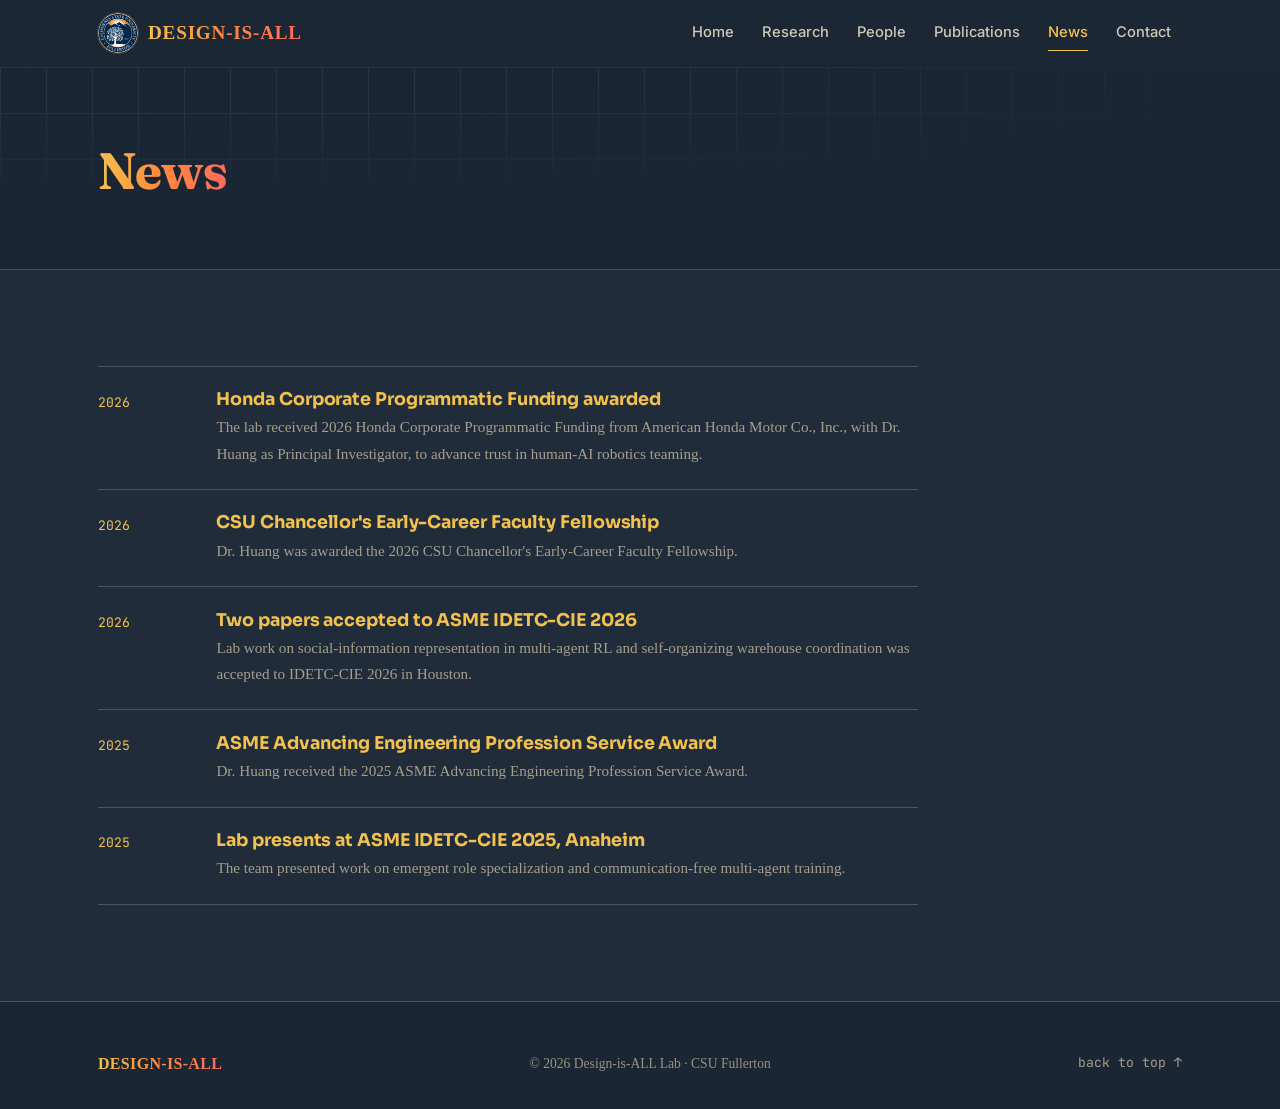
==== news.html @ a44cf690 "Add files via upload" ====
<!DOCTYPE html>
<html lang="en">
<head>
  <meta charset="UTF-8" />
  <meta name="viewport" content="width=device-width, initial-scale=1.0" />
  <title>News · Design-is-ALL Lab</title>
  <meta name="description" content="Latest news from the Design-is-ALL Lab at CSU Fullerton — funding, awards, and publications." />
  <link rel="preconnect" href="https://fonts.googleapis.com" />
  <link rel="preconnect" href="https://fonts.gstatic.com" crossorigin />
  <link href="https://fonts.googleapis.com/css2?family=Fraunces:opsz,wght@9..144,600;9..144,700&family=Sora:wght@300;400;500;600;700;800&family=Inter:wght@400;500;600;700&family=JetBrains+Mono:wght@400;500&display=swap" rel="stylesheet" />
  <link rel="stylesheet" href="assets/css/style.css" />
</head>
<body>

  <header class="site-header" id="top">
    <div class="container nav-inner">
      <a class="brand" href="index.html">
        <img class="brand-badge" src="assets/images/csuf-seal.svg" alt="California State University, Fullerton" width="40" height="40" />
        <span class="brand-text">Design-is-ALL</span>
      </a>
      <button class="nav-toggle" aria-label="Menu" aria-expanded="false" aria-controls="primary-nav"><span></span><span></span><span></span></button>
      <nav class="primary-nav" id="primary-nav" aria-label="Primary">
        <a href="index.html">Home</a>
        <a href="research.html">Research</a>
        <a href="people.html">People</a>
        <a href="publications.html">Publications</a>
        <a href="news.html" class="active">News</a>
        <a href="contact.html">Contact</a>
      </nav>
    </div>
  </header>

  <main>
    <!-- PAGE HERO -->
    <section class="subhero">
      <div class="container">
        <h1>News</h1>
      </div>
    </section>

    <section class="section">
      <div class="container">
        <div class="news">
          <div class="news-item"><div class="date">2026</div><div><h3>Honda Corporate Programmatic Funding awarded</h3><p>The lab received 2026 Honda Corporate Programmatic Funding from American Honda Motor Co., Inc., with Dr. Huang as Principal Investigator, to advance trust in human-AI robotics teaming.</p></div></div>
          <div class="news-item"><div class="date">2026</div><div><h3>CSU Chancellor's Early-Career Faculty Fellowship</h3><p>Dr. Huang was awarded the 2026 CSU Chancellor's Early-Career Faculty Fellowship.</p></div></div>
          <div class="news-item"><div class="date">2026</div><div><h3>Two papers accepted to ASME IDETC-CIE 2026</h3><p>Lab work on social-information representation in multi-agent RL and self-organizing warehouse coordination was accepted to IDETC-CIE 2026 in Houston.</p></div></div>
          <div class="news-item"><div class="date">2025</div><div><h3>ASME Advancing Engineering Profession Service Award</h3><p>Dr. Huang received the 2025 ASME Advancing Engineering Profession Service Award.</p></div></div>
          <div class="news-item"><div class="date">2025</div><div><h3>Lab presents at ASME IDETC-CIE 2025, Anaheim</h3><p>The team presented work on emergent role specialization and communication-free multi-agent training.</p></div></div>
        </div>
      </div>
    </section>
  </main>

  <footer class="site-footer">
    <div class="container footer-inner">
      <span class="footer-brand">Design-is-ALL</span>
      <small>&copy; <span id="year">2026</span> Design-is-ALL Lab · CSU Fullerton</small>
      <a href="#top" class="to-top">back to top &uarr;</a>
    </div>
  </footer>

  <script src="assets/js/main.js"></script>
</body>
</html>
---- assets/css/style.css ----
/* =========================================================
   Design-is-ALL Lab — "layered steel" theme
   Dark, immersive, rigorous. Silver + bronze accents.
   Recolor the whole site from the variables below.
   ========================================================= */

:root {
  /* layered steel — deep to light */
  --bg:        #202c3a;   /* page base — steel, not black */
  --bg-deep:   #1b2634;   /* hero / deepest bands — still steel */
  --bg-band:   #283645;   /* alternating section band */
  --panel:     #2d3e51;   /* cards */
  --panel-2:   #35485d;   /* raised / hover */
  --line:      #43546a;   /* hairline borders */
  --line-2:    #56697f;   /* stronger border */

  --steel-500: #9a927e;   /* warm faint labels */
  --steel-400: #a69e8c;   /* warm muted text */
  --steel-300: #d0c8b7;   /* warm secondary text */
  --steel-200: #e9e3d6;   /* warm strong body text (ivory) */

  --text:      #f2c14e;   /* headings — richer, warmer gold */
  --body:      #e9e3d6;   /* body copy — warm ivory */

  /* accents */
  --silver:    #ddd6c6;   /* warm link */
  --silver-dim:#bdb4a1;
  --bronze:    #f2c14e;   /* warm pop — richer gold */
  --bronze-dim:#b07c4d;

  --maxw: 1140px;
  --radius: 3px;          /* sharp, not pill */
  --font: 'Inter', system-ui, -apple-system, 'Segoe UI', Roboto, sans-serif;
  --serif: 'Palatino', 'Palatino Linotype', 'Book Antiqua', 'URW Palladio L', P052, Georgia, serif;
  --display:   'Fraunces', 'Palatino', Georgia, serif;   /* big title */
  --display-2: 'Sora', 'Inter', system-ui, sans-serif;   /* subtitles / section headings */
  --mono: 'JetBrains Mono', ui-monospace, 'SF Mono', Menlo, monospace;
}

* { box-sizing: border-box; }
html { scroll-behavior: smooth; scroll-padding-top: 78px; }
body {
  margin: 0;
  background: var(--bg);
  color: var(--body);
  font-family: var(--serif);
  line-height: 1.72;
  font-size: 16px;
  -webkit-font-smoothing: antialiased;
  text-rendering: optimizeLegibility;
}

h1, h2, h3, h4 { color: var(--text); font-optical-sizing: auto; font-weight: 700; line-height: 1.16; letter-spacing: -0.005em; margin: 0 0 .5em; }
h1 { font-family: var(--display); }             /* big title — Fraunces */
h2, h3, h4 { font-family: var(--display-2); }   /* subtitles — Sora */
/* section subtitles share the title's gradient; item titles (h3) stay solid gold */
h2 {
  color: #ff9a3d; /* fallback if gradient-text unsupported */
  background: linear-gradient(92deg, #f2c14e 0%, #ff8a3d 48%, #ff6b5c 100%);
  -webkit-background-clip: text; background-clip: text; -webkit-text-fill-color: transparent;
  width: fit-content;
}
/* keep UI chrome in the sans; body contents render in the serif (Palatino) */
.brand, .primary-nav a, .nav-cta, .btn, .footer-brand { font-family: var(--font); }
p { margin: 0 0 1rem; }
a { color: var(--silver); text-decoration: none; transition: color .15s; }
a:hover { color: var(--bronze); }
img { max-width: 100%; display: block; }
.amp { font-family: var(--serif); font-style: italic; font-weight: 400; }

.container { width: 100%; max-width: var(--maxw); margin: 0 auto; padding: 0 28px; }
.band { background: var(--bg-band); }

/* mono kicker / eyebrow */
.kicker {
  font-family: var(--mono);
  font-size: .78rem;
  letter-spacing: .12em;
  color: var(--bronze);
  margin: 0 0 1rem;
  display: block;
}

/* ---------- header / nav ---------- */
.site-header {
  position: sticky; top: 0; z-index: 60;
  background: rgba(27,38,52,.82);
  backdrop-filter: blur(12px) saturate(140%);
  border-bottom: 1px solid transparent;
  transition: border-color .25s, background .25s;
}
.site-header.scrolled { border-bottom-color: var(--line); background: rgba(27,38,52,.94); }
.nav-inner { display: flex; align-items: center; justify-content: space-between; height: 66px; }

.brand { display: inline-flex; align-items: center; gap: 10px; }
.brand-badge { flex: none; display: block; width: 40px; height: 40px; border-radius: 50%; box-shadow: 0 0 0 1px rgba(255,255,255,.14); }
.brand-text {
  font-family: var(--serif); font-weight: 700; font-size: 1.2rem; letter-spacing: .04em; text-transform: uppercase;
  color: #ff9a3d; /* fallback if gradient-text unsupported */
  background: linear-gradient(92deg, #f2c14e 0%, #ff8a3d 48%, #ff6b5c 100%);
  -webkit-background-clip: text; background-clip: text; -webkit-text-fill-color: transparent;
}
.brand .dot { color: var(--bronze); }
.brand .thin { color: var(--steel-400); font-weight: 400; }

.primary-nav { display: flex; align-items: center; gap: .35rem; }
.primary-nav a {
  color: var(--steel-300); font-size: .92rem; font-weight: 500;
  padding: .5rem .7rem; border-radius: var(--radius); position: relative;
}
.primary-nav a:hover { color: var(--text); }
.primary-nav a.active { color: var(--text); }
.primary-nav a.active::after {
  content: ""; position: absolute; left: .7rem; right: .7rem; bottom: .15rem;
  height: 1px; background: var(--bronze);
}
.nav-cta {
  color: var(--bg-deep) !important; background: var(--bronze);
  padding: .45rem 1rem !important; margin-left: .4rem; font-weight: 600;
}
.nav-cta:hover { background: #f7cd68; color: var(--bg-deep) !important; }

.nav-toggle { display: none; flex-direction: column; gap: 5px; background: none; border: 0; cursor: pointer; padding: 8px; }
.nav-toggle span { width: 24px; height: 2px; background: var(--steel-300); transition: .25s; }
.nav-toggle[aria-expanded="true"] span:nth-child(1) { transform: translateY(7px) rotate(45deg); }
.nav-toggle[aria-expanded="true"] span:nth-child(2) { opacity: 0; }
.nav-toggle[aria-expanded="true"] span:nth-child(3) { transform: translateY(-7px) rotate(-45deg); }

/* ---------- hero ---------- */
.hero { position: relative; background: var(--bg-deep); border-bottom: 1px solid var(--line); overflow: hidden; }
.hero::before {
  content: ""; position: absolute; inset: 0;
  background-image: linear-gradient(var(--line) 1px, transparent 1px), linear-gradient(90deg, var(--line) 1px, transparent 1px);
  background-size: 46px 46px; opacity: .35;
  -webkit-mask-image: radial-gradient(120% 90% at 15% 0%, #000 25%, transparent 75%);
          mask-image: radial-gradient(120% 90% at 15% 0%, #000 25%, transparent 75%);
}
.hero-inner { position: relative; z-index: 1; padding: 7.5rem 28px 6.5rem; max-width: 820px; }
.hero h1 {
  font-size: clamp(2.3rem, 5.5vw, 4rem);
  letter-spacing: -0.02em;
  margin-bottom: 1.1rem;
  color: #ff9a3d; /* fallback if gradient-text unsupported */
  background: linear-gradient(92deg, #f2c14e 0%, #ff8a3d 48%, #ff6b5c 100%);
  -webkit-background-clip: text;
          background-clip: text;
  -webkit-text-fill-color: transparent;
}
.hero .lead { font-size: clamp(1.05rem, 2vw, 1.25rem); color: var(--steel-200); font-weight: 600; max-width: 640px; }
.hero-short {
  font-family: var(--serif);                /* Palatino — the body/content voice */
  font-size: clamp(1.5rem, 3vw, 2.1rem);
  font-weight: 600;
  text-transform: uppercase;
  letter-spacing: .01em;
  line-height: 1.35;
  margin: 0 0 .7rem;
  width: fit-content;
  color: #ff9a3d; /* fallback if gradient-text unsupported */
  background: linear-gradient(92deg, #f2c14e 0%, #ff8a3d 48%, #ff6b5c 100%);
  -webkit-background-clip: text;
          background-clip: text;
  -webkit-text-fill-color: transparent;
}
.hero-actions { display: flex; flex-wrap: wrap; gap: .8rem; margin-top: 2.2rem; }

/* ---------- buttons ---------- */
.btn { display: inline-block; font-weight: 600; font-size: .95rem; padding: .72rem 1.4rem; border-radius: var(--radius); border: 1px solid transparent; transition: all .16s; cursor: pointer; }
.btn-primary { background: var(--bronze); color: var(--bg-deep); }
.btn-primary:hover { background: #f7cd68; color: var(--bg-deep); transform: translateY(-1px); }
.btn-ghost { border-color: var(--line-2); color: var(--steel-200); }
.btn-ghost:hover { border-color: var(--bronze); color: var(--bronze); }

/* ---------- sections ---------- */
.section { padding: 6rem 0; border-bottom: 1px solid var(--line); }
.section-head { max-width: 720px; margin-bottom: 3rem; }
.section-head h2 { font-size: clamp(1.7rem, 3.5vw, 2.3rem); }
.section-sub { color: var(--steel-400); font-size: 1.05rem; margin: 0; }

/* ---------- home extras ---------- */
.about-copy { max-width: 820px; }
.about-copy p { color: var(--steel-200); font-size: 1.3rem; line-height: 1.75; }
.about-copy h2 { color: var(--steel-200); background: none; -webkit-text-fill-color: var(--steel-200); font-size: clamp(1.9rem, 4vw, 2.6rem); }
.about-grid { display: grid; grid-template-columns: auto 1fr; gap: 1.2rem; align-items: start; }
.about-head h2 {
  writing-mode: vertical-rl; transform: rotate(180deg); line-height: 1; margin: 0;
  font-family: var(--serif); color: var(--steel-200); font-weight: 400; background: none; -webkit-text-fill-color: var(--steel-200);
}
.about-body p { color: var(--steel-200); font-size: 1.08rem; }
.about-body p:last-child { margin-bottom: 0; }
@media (max-width: 760px) {
  .about-grid { grid-template-columns: 1fr; gap: 1rem; }
  .about-head h2 { writing-mode: horizontal-tb; }
}

/* ---------- research / project tiles ---------- */
.tiles { display: grid; grid-template-columns: repeat(2, 1fr); gap: 1.25rem; }
.tile {
  background: var(--panel); border: 1px solid var(--line); border-top: 2px solid var(--steel-500);
  border-radius: var(--radius); padding: 1.7rem 1.6rem; transition: border-color .18s, transform .18s, background .18s;
}
.tile:hover { transform: translateY(-3px); border-top-color: var(--bronze); background: var(--panel-2); }
.tile .num { font-family: var(--mono); font-size: .82rem; color: var(--bronze); }
.tile h3 { font-size: 1.22rem; margin: .5rem 0 .6rem; }
.tile p { color: var(--steel-300); margin: 0; font-size: .98rem; }
.tile .meta { margin-top: 1rem; font-size: .85rem; color: var(--steel-400); font-family: var(--mono); }
.tile .meta a { color: var(--steel-300); }
.tile .meta a:hover { color: var(--bronze); }
.tag { display: inline-block; font-family: var(--mono); font-size: .72rem; letter-spacing: .05em; color: var(--silver-dim); border: 1px solid var(--line-2); padding: .2rem .55rem; border-radius: var(--radius); margin-bottom: .9rem; }

/* ---------- people ---------- */
.pi { display: grid; grid-template-columns: 150px 1fr; gap: 2rem; align-items: start; }
.pi-photo { width: 150px; height: 150px; border-radius: 50%; overflow: hidden; background: var(--panel-2); border: 1px solid var(--line-2); }
.pi-photo img { width: 100%; height: 100%; object-fit: cover; display: block; }
.pi h3 { font-size: 1.4rem; margin-bottom: .2rem; }
.pi .role { color: var(--bronze); font-family: var(--mono); font-size: .85rem; margin-bottom: 1rem; }
.pi .bio p { color: var(--steel-300); font-size: .96rem; }

.people-sub { font-family: var(--mono); font-size: .8rem; letter-spacing: .1em; color: var(--steel-400); margin: 2.6rem 0 1.1rem; padding-bottom: .5rem; border-bottom: 1px solid var(--line); }
.people-grid { display: grid; grid-template-columns: repeat(4, 1fr); gap: .7rem; }
.person { background: var(--panel); border: 1px solid var(--line); border-radius: var(--radius); padding: .8rem .9rem; transition: border-color .15s; }
.person:hover { border-color: var(--line-2); }
.person .n { color: var(--text); font-size: .95rem; font-weight: 500; }
.person .d { color: var(--steel-400); font-size: .82rem; }
.person a { color: inherit; }
.person a:hover .n { color: var(--bronze); }
.collab-grid { display: grid; grid-template-columns: repeat(2, 1fr); gap: .8rem; }
.collab { display: flex; align-items: center; gap: .9rem; background: var(--panel); border: 1px solid var(--line); border-left: 2px solid var(--steel-500); border-radius: 0; padding: .9rem 1.1rem; }
.collab-photo { width: 54px; height: 54px; border-radius: 50%; object-fit: cover; flex: none; border: 1px solid var(--line-2); }
.collab-text { min-width: 0; }
.collab .n { color: var(--text); font-weight: 500; }
.collab .d { color: var(--steel-400); font-size: .88rem; }

/* ---------- publications ---------- */
.pub-group { font-family: var(--mono); font-size: .82rem; letter-spacing: .08em; color: var(--bronze); margin: 2.2rem 0 1.1rem; }
.pub-group:first-of-type { margin-top: 0; }
.pub-list { list-style: none; margin: 0; padding: 0; }
.pub-list:first-of-type { counter-reset: pub; }
.pub {
  display: grid; grid-template-columns: 2.4rem 1fr; gap: .6rem; padding: 1rem 0; border-top: 1px solid var(--line);
}
.pub::before { counter-increment: pub; content: counter(pub, decimal-leading-zero); font-family: var(--mono); font-size: .8rem; color: var(--steel-500); padding-top: .15rem; }
.pub .t { color: var(--text); font-weight: 500; }
.pub .t a { color: var(--text); }
.pub .t a:hover { color: #f7cd68; }
.pub .m { color: var(--steel-400); font-size: .9rem; }
.pub .m em { color: var(--steel-300); font-style: italic; }
.pub .badge { font-family: var(--mono); font-size: .72rem; color: var(--bronze); border: 1px solid var(--line-2); padding: 0 .4rem; border-radius: var(--radius); margin-left: .3rem; }

/* ---------- news ---------- */
.news { display: grid; gap: 0; max-width: 820px; }
.news-item { display: grid; grid-template-columns: 6rem 1fr; gap: 1.4rem; padding: 1.4rem 0; border-top: 1px solid var(--line); }
.news-item:last-child { border-bottom: 1px solid var(--line); }
.news-item .date { font-family: var(--mono); font-size: .82rem; color: var(--bronze); padding-top: .15rem; }
.news-item h3 { font-size: 1.1rem; margin-bottom: .3rem; }
.news-item p { color: var(--steel-400); margin: 0; font-size: .95rem; }

/* ---------- join ---------- */
.join-inner { max-width: 720px; }
.join-inner p { color: var(--steel-200); font-size: 1.1rem; }

/* ---------- contact ---------- */
.contact-grid { display: grid; grid-template-columns: repeat(auto-fit, minmax(200px, 1fr)); gap: 1.5rem; }
.contact-grid .label { font-family: var(--mono); font-size: .78rem; letter-spacing: .08em; color: var(--steel-500); margin-bottom: .35rem; }
.contact-grid .val { color: var(--steel-200); }

/* ---------- project cards (home research grid — titles only, click through) ---------- */
.proj-grid { display: grid; grid-template-columns: 1fr; gap: .7rem; }
.proj-card {
  display: flex; flex-direction: row; align-items: center; justify-content: space-between; gap: 1.5rem;
  background: #16202c; border: 1px solid var(--line); border-left: 2px solid var(--steel-500);
  border-radius: var(--radius); padding: 1.1rem 1.5rem;
  transition: border-color .18s, transform .18s, background .18s;
}
.proj-card:hover { transform: translateX(3px); border-left-color: var(--bronze); background: #1e2a38; }
.proj-main { display: flex; flex-direction: column; gap: .55rem; align-items: flex-start; }
.proj-card .tag {
  margin-bottom: 0; font-size: .58rem; letter-spacing: .06em; padding: .12rem .5rem;
  color: var(--steel-300); background: rgba(255,255,255,.045); border-color: var(--line);
}
.proj-card h3 { font-size: 1.1rem; line-height: 1.25; margin: 0; }
.proj-go { font-family: var(--mono); font-size: .8rem; color: var(--bronze); flex: none; }
.proj-card:hover .proj-go { color: #f7cd68; }
.research-more { margin-top: 1.8rem; }
@media (max-width: 560px) { .proj-card { flex-direction: column; align-items: flex-start; gap: .8rem; } }

/* ---------- contact + join (combined) ---------- */
.contact-join { display: grid; grid-template-columns: 1fr 1fr; gap: 1.2rem; align-items: stretch; }
.cj-box {
  background: var(--panel); border: 1px solid var(--line); border-top: 2px solid var(--bronze);
  border-radius: var(--radius); padding: 1.6rem 1.7rem;
  display: flex; flex-direction: column;
}
.cj-box h3 { font-size: 1.2rem; margin-bottom: 1.1rem; }
.cj-box p { color: var(--steel-200); margin-bottom: 1.3rem; }
.sticker-row { display: flex; gap: 1rem; align-items: baseline; margin-bottom: .75rem; }
.s-label { font-family: var(--mono); font-size: .72rem; letter-spacing: .08em; text-transform: uppercase; color: var(--steel-500); min-width: 64px; flex: none; }
.s-val { color: var(--steel-200); }
.cj-box .btn { margin-top: auto; align-self: flex-start; }
@media (max-width: 760px) { .contact-join { grid-template-columns: 1fr; } }

/* ---------- sub-page hero + research detail page ---------- */
.subhero { background: var(--bg-deep); border-bottom: 1px solid var(--line); padding: 4.6rem 0 3.6rem; position: relative; overflow: hidden; }
.subhero::before {
  content: ""; position: absolute; inset: 0;
  background-image: linear-gradient(var(--line) 1px, transparent 1px), linear-gradient(90deg, var(--line) 1px, transparent 1px);
  background-size: 46px 46px; opacity: .3;
  -webkit-mask-image: radial-gradient(120% 90% at 15% 0%, #000 25%, transparent 75%);
          mask-image: radial-gradient(120% 90% at 15% 0%, #000 25%, transparent 75%);
}
.subhero .container { position: relative; z-index: 1; }
.subhero h1 {
  font-family: var(--display); font-optical-sizing: auto; font-weight: 700;
  font-size: clamp(2rem, 4.5vw, 3.2rem); letter-spacing: -0.015em; margin-bottom: .7rem;
  color: #ff9a3d; background: linear-gradient(92deg, #f2c14e 0%, #ff8a3d 48%, #ff6b5c 100%);
  -webkit-background-clip: text; background-clip: text; -webkit-text-fill-color: transparent; width: fit-content;
}
.subhero .lead { color: var(--steel-200); max-width: 660px; font-size: clamp(1.05rem, 2vw, 1.2rem); font-weight: 600; margin: 0; }

.rproj-body { max-width: 860px; }
.rproj-body h2 { font-size: clamp(1.3rem, 2.6vw, 1.7rem); margin-bottom: .7rem; color: var(--text); background: none; -webkit-text-fill-color: var(--text); }
.rproj-body p { color: var(--steel-300); font-size: 1.05rem; max-width: 100%; font-weight: 600; }
.rproj-body .meta { font-family: var(--serif); font-weight: 700; font-size: 1rem; color: var(--steel-300); margin-top: 1.2rem; }
.rfig { margin: 1.6rem 0 0; max-width: 100%; background: #ffffff; border: 1px solid var(--line); border-radius: var(--radius); padding: 14px; }
.rfig img { display: block; width: 100%; height: auto; }
.rproj-split { max-width: 860px; display: grid; grid-template-columns: 1fr auto; gap: 2rem; align-items: start; }
.rproj-split .rproj-body { min-width: 0; max-width: none; }
.rfig-side { margin-top: .3rem; max-width: 300px; flex: none; }
@media (max-width: 720px) { .rproj-split { grid-template-columns: 1fr; gap: 1.4rem; } .rfig-side { max-width: 100%; } }
.fig-row { display: grid; grid-template-columns: repeat(2, 1fr); gap: 1rem; margin: 1.6rem 0 0; max-width: 100%; }
.fig-row figure { margin: 0; background: #ffffff; border: 1px solid var(--line); border-radius: var(--radius); padding: 12px; }
.fig-row img { display: block; width: 100%; height: auto; }
@media (max-width: 720px) { .fig-row { grid-template-columns: 1fr; } }
.sponsor-logo { margin: 1.4rem 0 0; background: #ffffff; border: 1px solid var(--line); border-radius: var(--radius); padding: 10px 16px; width: fit-content; }
.sponsor-logo img { display: block; height: 42px; width: auto; }
@media (max-width: 720px) {
  .rproj { grid-template-columns: 1fr; gap: 1.1rem; }
  .rproj-head { flex-direction: row; align-items: center; gap: 1.1rem; }
}

/* ---------- footer ---------- */
.site-footer { background: var(--bg-deep); padding: 3rem 0 2rem; }
.footer-inner { display: flex; flex-wrap: wrap; gap: 1rem; justify-content: space-between; align-items: center; }
.footer-brand {
  font-family: var(--serif); font-weight: 700; letter-spacing: .02em; text-transform: uppercase;
  color: #ff9a3d; /* fallback if gradient-text unsupported */
  background: linear-gradient(92deg, #f2c14e 0%, #ff8a3d 48%, #ff6b5c 100%);
  -webkit-background-clip: text; background-clip: text; -webkit-text-fill-color: transparent;
}
.site-footer small { color: var(--steel-500); font-size: .85rem; }
.to-top { font-family: var(--mono); font-size: .82rem; color: var(--steel-400); }
.to-top:hover { color: var(--bronze); }

/* ---------- responsive ---------- */
@media (max-width: 860px) {
  .tiles { grid-template-columns: 1fr; }
  .people-grid { grid-template-columns: repeat(2, 1fr); }
  .collab-grid { grid-template-columns: 1fr; }
  .pi { grid-template-columns: 140px 1fr; gap: 1.4rem; }
}
@media (max-width: 640px) {
  .nav-toggle { display: flex; }
  .primary-nav {
    position: absolute; top: 66px; left: 0; right: 0; flex-direction: column; align-items: stretch; gap: 0;
    background: var(--bg-deep); border-bottom: 1px solid var(--line);
    max-height: 0; overflow: hidden; transition: max-height .3s ease; padding: 0 16px;
  }
  .primary-nav.open { max-height: 460px; padding: 10px 16px 18px; }
  .primary-nav a { padding: .8rem .4rem; }
  .nav-cta { margin: .5rem 0 0; text-align: center; }
  .hero-inner { padding: 5rem 24px 4.5rem; }
  .section { padding: 4rem 0; }
  .people-grid { grid-template-columns: 1fr 1fr; }
  .pi { grid-template-columns: 1fr; }
  .pi-photo { max-width: 180px; }
}
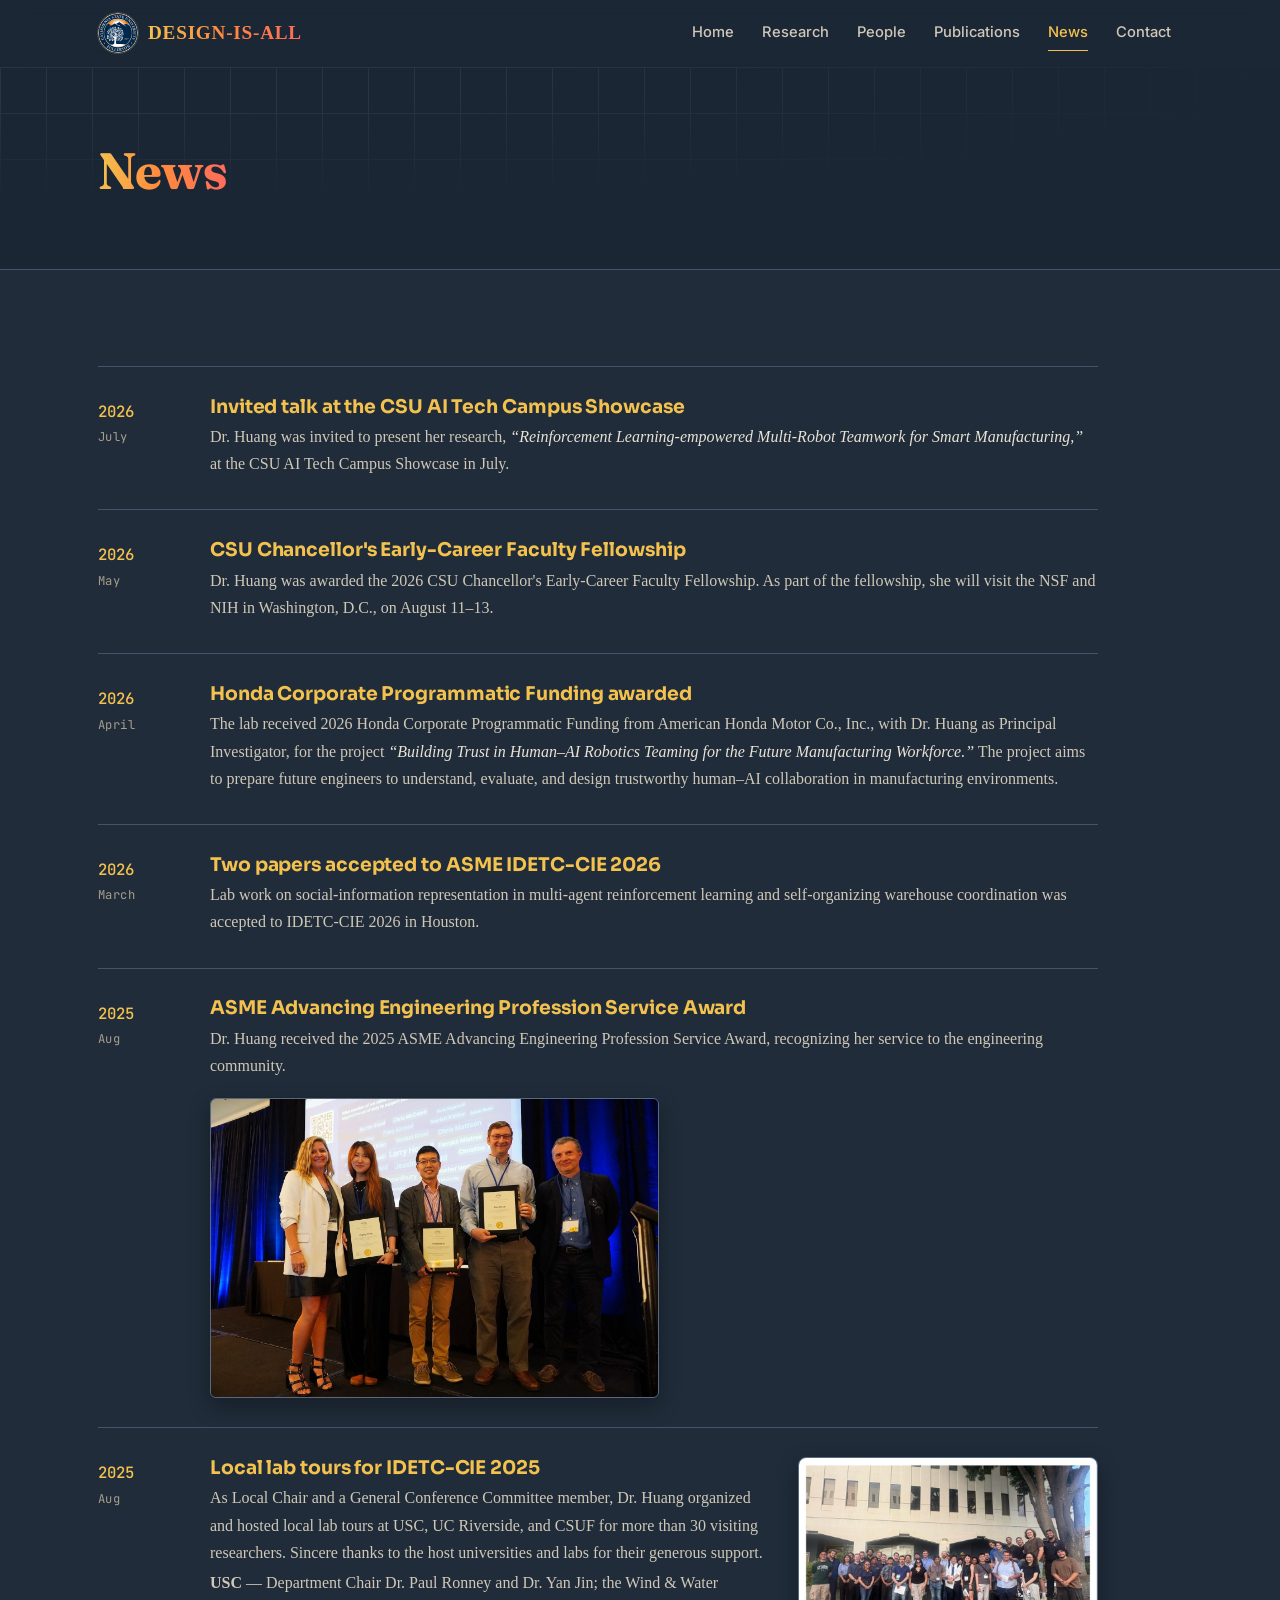
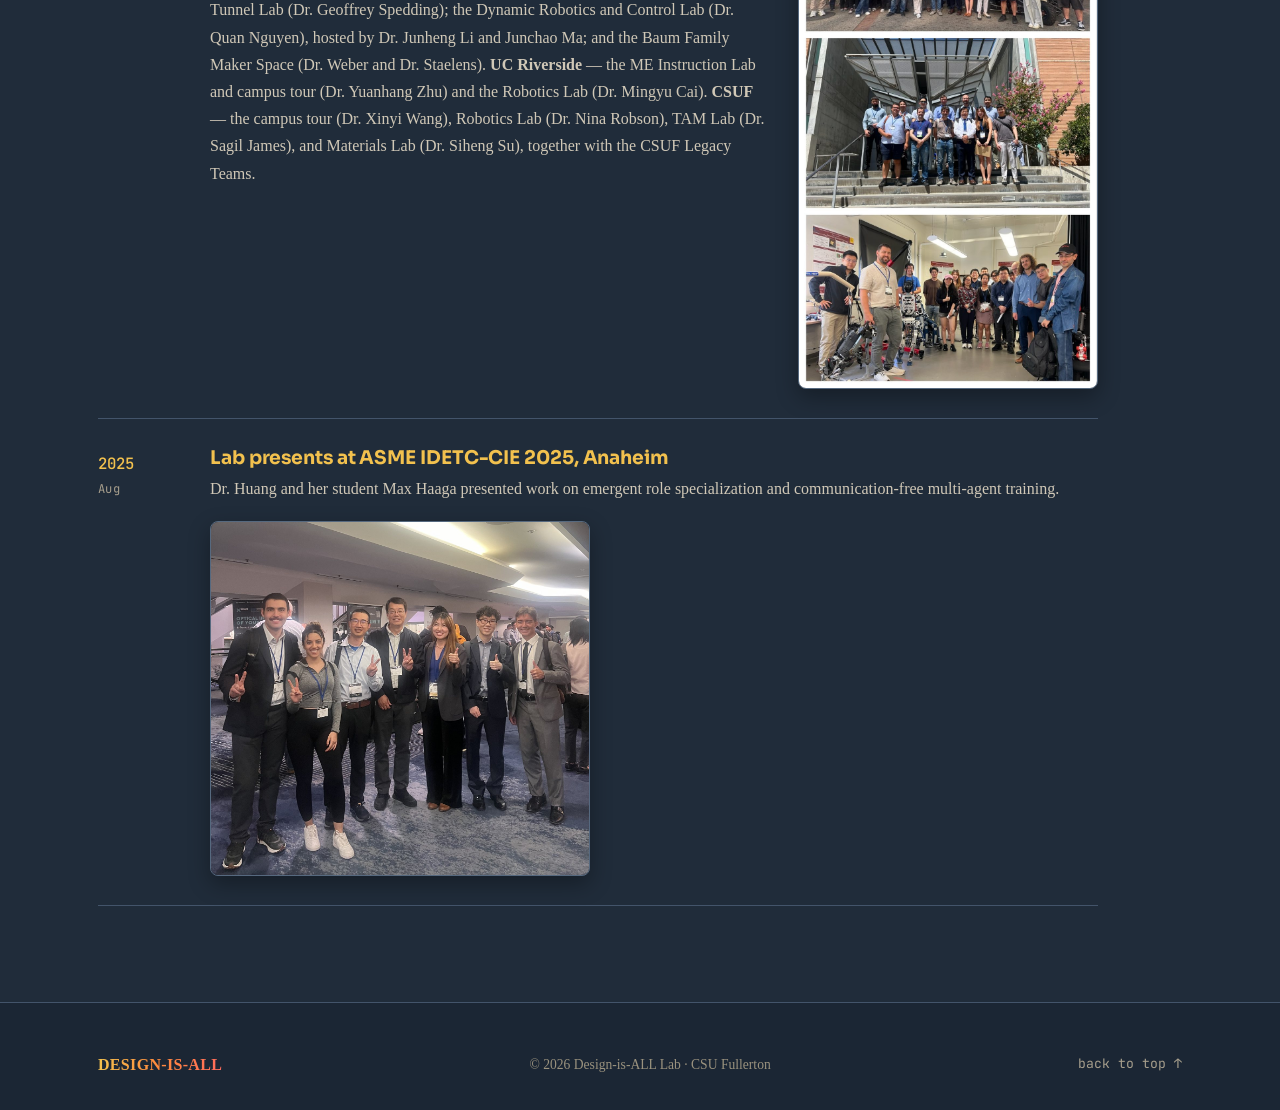
==== commit 5ba51503: "Add files via upload" ====
--- a/news.html
+++ b/news.html
@@ -4,7 +4,7 @@
   <meta charset="UTF-8" />
   <meta name="viewport" content="width=device-width, initial-scale=1.0" />
   <title>News · Design-is-ALL Lab</title>
-  <meta name="description" content="Latest news from the Design-is-ALL Lab at CSU Fullerton — funding, awards, and publications." />
+  <meta name="description" content="Latest news from the Design-is-ALL Lab at CSU Fullerton — funding, awards, talks, and conferences." />
   <link rel="preconnect" href="https://fonts.googleapis.com" />
   <link rel="preconnect" href="https://fonts.gstatic.com" crossorigin />
   <link href="https://fonts.googleapis.com/css2?family=Fraunces:opsz,wght@9..144,600;9..144,700&family=Sora:wght@300;400;500;600;700;800&family=Inter:wght@400;500;600;700&family=JetBrains+Mono:wght@400;500&display=swap" rel="stylesheet" />
@@ -40,12 +40,73 @@
 
     <section class="section">
       <div class="container">
-        <div class="news">
-          <div class="news-item"><div class="date">2026</div><div><h3>Honda Corporate Programmatic Funding awarded</h3><p>The lab received 2026 Honda Corporate Programmatic Funding from American Honda Motor Co., Inc., with Dr. Huang as Principal Investigator, to advance trust in human-AI robotics teaming.</p></div></div>
-          <div class="news-item"><div class="date">2026</div><div><h3>CSU Chancellor's Early-Career Faculty Fellowship</h3><p>Dr. Huang was awarded the 2026 CSU Chancellor's Early-Career Faculty Fellowship.</p></div></div>
-          <div class="news-item"><div class="date">2026</div><div><h3>Two papers accepted to ASME IDETC-CIE 2026</h3><p>Lab work on social-information representation in multi-agent RL and self-organizing warehouse coordination was accepted to IDETC-CIE 2026 in Houston.</p></div></div>
-          <div class="news-item"><div class="date">2025</div><div><h3>ASME Advancing Engineering Profession Service Award</h3><p>Dr. Huang received the 2025 ASME Advancing Engineering Profession Service Award.</p></div></div>
-          <div class="news-item"><div class="date">2025</div><div><h3>Lab presents at ASME IDETC-CIE 2025, Anaheim</h3><p>The team presented work on emergent role specialization and communication-free multi-agent training.</p></div></div>
+
+        <div class="news news-full">
+
+          <div class="news-item">
+            <div class="date"><span class="yr">2026</span><span class="mo">July</span></div>
+            <div>
+              <h3>Invited talk at the CSU AI Tech Campus Showcase</h3>
+              <p>Dr. Huang was invited to present her research, <span class="paper">&ldquo;Reinforcement Learning-empowered Multi-Robot Teamwork for Smart Manufacturing,&rdquo;</span> at the CSU AI Tech Campus Showcase in July.</p>
+            </div>
+          </div>
+
+          <div class="news-item">
+            <div class="date"><span class="yr">2026</span><span class="mo">May</span></div>
+            <div>
+              <h3>CSU Chancellor's Early-Career Faculty Fellowship</h3>
+              <p>Dr. Huang was awarded the 2026 CSU Chancellor's Early-Career Faculty Fellowship. As part of the fellowship, she will visit the NSF and NIH in Washington, D.C., on August 11&ndash;13.</p>
+            </div>
+          </div>
+
+          <div class="news-item">
+            <div class="date"><span class="yr">2026</span><span class="mo">April</span></div>
+            <div>
+              <h3>Honda Corporate Programmatic Funding awarded</h3>
+              <p>The lab received 2026 Honda Corporate Programmatic Funding from American Honda Motor Co., Inc., with Dr. Huang as Principal Investigator, for the project <span class="paper">&ldquo;Building Trust in Human&ndash;AI Robotics Teaming for the Future Manufacturing Workforce.&rdquo;</span> The project aims to prepare future engineers to understand, evaluate, and design trustworthy human&ndash;AI collaboration in manufacturing environments.</p>
+            </div>
+          </div>
+
+          <div class="news-item">
+            <div class="date"><span class="yr">2026</span><span class="mo">March</span></div>
+            <div>
+              <h3>Two papers accepted to ASME IDETC-CIE 2026</h3>
+              <p>Lab work on social-information representation in multi-agent reinforcement learning and self-organizing warehouse coordination was accepted to IDETC-CIE 2026 in Houston.</p>
+            </div>
+          </div>
+
+          <div class="news-item">
+            <div class="date"><span class="yr">2025</span><span class="mo">Aug</span></div>
+            <div>
+              <h3>ASME Advancing Engineering Profession Service Award</h3>
+              <p>Dr. Huang received the 2025 ASME Advancing Engineering Profession Service Award, recognizing her service to the engineering community.</p>
+              <div class="n-gallery">
+                <figure><img src="assets/images/news-award-2025.jpg" alt="Dr. Huang receiving the 2025 ASME Advancing Engineering Profession Service Award on stage" /></figure>
+              </div>
+            </div>
+          </div>
+
+          <div class="news-item">
+            <div class="date"><span class="yr">2025</span><span class="mo">Aug</span></div>
+            <div class="n-split">
+              <div class="n-text">
+                <h3>Local lab tours for IDETC-CIE 2025</h3>
+                <p>As Local Chair and a General Conference Committee member, Dr. Huang organized and hosted local lab tours at USC, UC Riverside, and CSUF for more than 30 visiting researchers. Sincere thanks to the host universities and labs for their generous support.</p>
+                <p class="n-thanks"><b>USC</b> &mdash; Department Chair Dr. Paul Ronney and Dr. Yan Jin; the Wind &amp; Water Tunnel Lab (Dr. Geoffrey Spedding); the Dynamic Robotics and Control Lab (Dr. Quan Nguyen), hosted by Dr. Junheng Li and Junchao Ma; and the Baum Family Maker Space (Dr. Weber and Dr. Staelens). <b>UC Riverside</b> &mdash; the ME Instruction Lab and campus tour (Dr. Yuanhang Zhu) and the Robotics Lab (Dr. Mingyu Cai). <b>CSUF</b> &mdash; the campus tour (Dr. Xinyi Wang), Robotics Lab (Dr. Nina Robson), TAM Lab (Dr. Sagil James), and Materials Lab (Dr. Siheng Su), together with the CSUF Legacy Teams.</p>
+              </div>
+              <figure class="n-side"><img src="assets/images/news-idetc2025-tour.jpg" alt="IDETC-CIE 2025 local lab tours at USC, UC Riverside, and CSUF" /></figure>
+            </div>
+          </div>
+
+          <div class="news-item">
+            <div class="date"><span class="yr">2025</span><span class="mo">Aug</span></div>
+            <div>
+              <h3>Lab presents at ASME IDETC-CIE 2025, Anaheim</h3>
+              <p>Dr. Huang and her student Max Haaga presented work on emergent role specialization and communication-free multi-agent training.</p>
+              <figure class="n-feature"><img src="assets/images/news-idetc2025-team.jpg" alt="The lab team at ASME IDETC-CIE 2025 in Anaheim" /></figure>
+            </div>
+          </div>
+
         </div>
       </div>
     </section>
--- a/assets/css/style.css
+++ b/assets/css/style.css
@@ -249,11 +249,62 @@
 
 /* ---------- news ---------- */
 .news { display: grid; gap: 0; max-width: 820px; }
-.news-item { display: grid; grid-template-columns: 6rem 1fr; gap: 1.4rem; padding: 1.4rem 0; border-top: 1px solid var(--line); }
+.news.news-full { max-width: 1000px; }
+.news-item { display: grid; grid-template-columns: 5.5rem 1fr; gap: 1.5rem; padding: 1.8rem 0; border-top: 1px solid var(--line); }
 .news-item:last-child { border-bottom: 1px solid var(--line); }
-.news-item .date { font-family: var(--mono); font-size: .82rem; color: var(--bronze); padding-top: .15rem; }
-.news-item h3 { font-size: 1.1rem; margin-bottom: .3rem; }
-.news-item p { color: var(--steel-400); margin: 0; font-size: .95rem; }
+.news-item .date { font-family: var(--mono); padding-top: .2rem; }
+.news-item .date .yr { display: block; font-size: .98rem; color: var(--bronze); font-weight: 500; }
+.news-item .date .mo { display: block; font-size: .76rem; letter-spacing: .04em; color: var(--steel-400); margin-top: .1rem; }
+.news-item h3 { font-size: 1.18rem; margin-bottom: .35rem; }
+.news-item p { color: var(--steel-300); margin: 0 0 .2rem; font-size: 1rem; line-height: 1.7; }
+.news-item p .paper { font-style: italic; color: var(--steel-200); }
+
+/* acknowledgments / fine print inside a news item */
+.n-thanks { font-size: .9rem; color: var(--steel-400); line-height: 1.65; margin-top: .7rem; }
+.n-thanks b { color: var(--steel-300); font-weight: 600; }
+
+/* News page lead banner */
+.news-banner { margin: 0 0 2.6rem; border: 1px solid var(--line); border-radius: var(--radius); overflow: hidden; background: var(--panel); }
+.news-banner img { width: 100%; height: clamp(220px, 34vw, 360px); object-fit: cover; object-position: center 42%; display: block; }
+.news-banner figcaption { font-family: var(--mono); font-size: .74rem; letter-spacing: .05em; color: var(--steel-400); padding: .65rem .95rem; border-top: 1px solid var(--line); }
+
+/* Photo gallery inside a news item — uniform-height row, wraps, keeps aspect ratios */
+.n-gallery { display: flex; flex-wrap: wrap; gap: .8rem; margin-top: 1.2rem; align-items: flex-start; }
+.n-gallery figure { margin: 0; }
+.n-gallery img {
+  height: 300px; width: auto; max-width: 100%;
+  border-radius: 6px; border: 1px solid var(--line-2);
+  box-shadow: 0 8px 22px rgba(0,0,0,.32);
+  display: block;
+}
+/* larger single "feature" photo (e.g. the IDETC team shot) */
+.n-feature { margin: 1.2rem 0 0; }
+.n-feature img {
+  width: 100%; max-width: 380px; height: auto;
+  border-radius: 8px; border: 1px solid var(--line-2);
+  box-shadow: 0 8px 22px rgba(0,0,0,.32); display: block;
+}
+
+/* two-column text + tall photo (e.g. the local-tour collage) */
+.n-split { display: grid; grid-template-columns: 1fr 300px; gap: 2rem; align-items: start; }
+.n-split .n-text { min-width: 0; }
+.n-side { margin: 0; }
+.n-side img {
+  width: 100%; height: auto;
+  border-radius: 8px; border: 1px solid var(--line-2);
+  box-shadow: 0 8px 22px rgba(0,0,0,.32); display: block;
+}
+
+@media (max-width: 720px) {
+  .n-split { grid-template-columns: 1fr; gap: 1.2rem; }
+  .n-side { max-width: 340px; }
+}
+@media (max-width: 640px) {
+  .news-item { grid-template-columns: 1fr; gap: .55rem; }
+  .news-item .date { display: flex; gap: .4rem; align-items: baseline; }
+  .news-item .date .mo { margin-top: 0; }
+  .n-gallery img { height: auto; width: 100%; }
+}
 
 /* ---------- join ---------- */
 .join-inner { max-width: 720px; }
